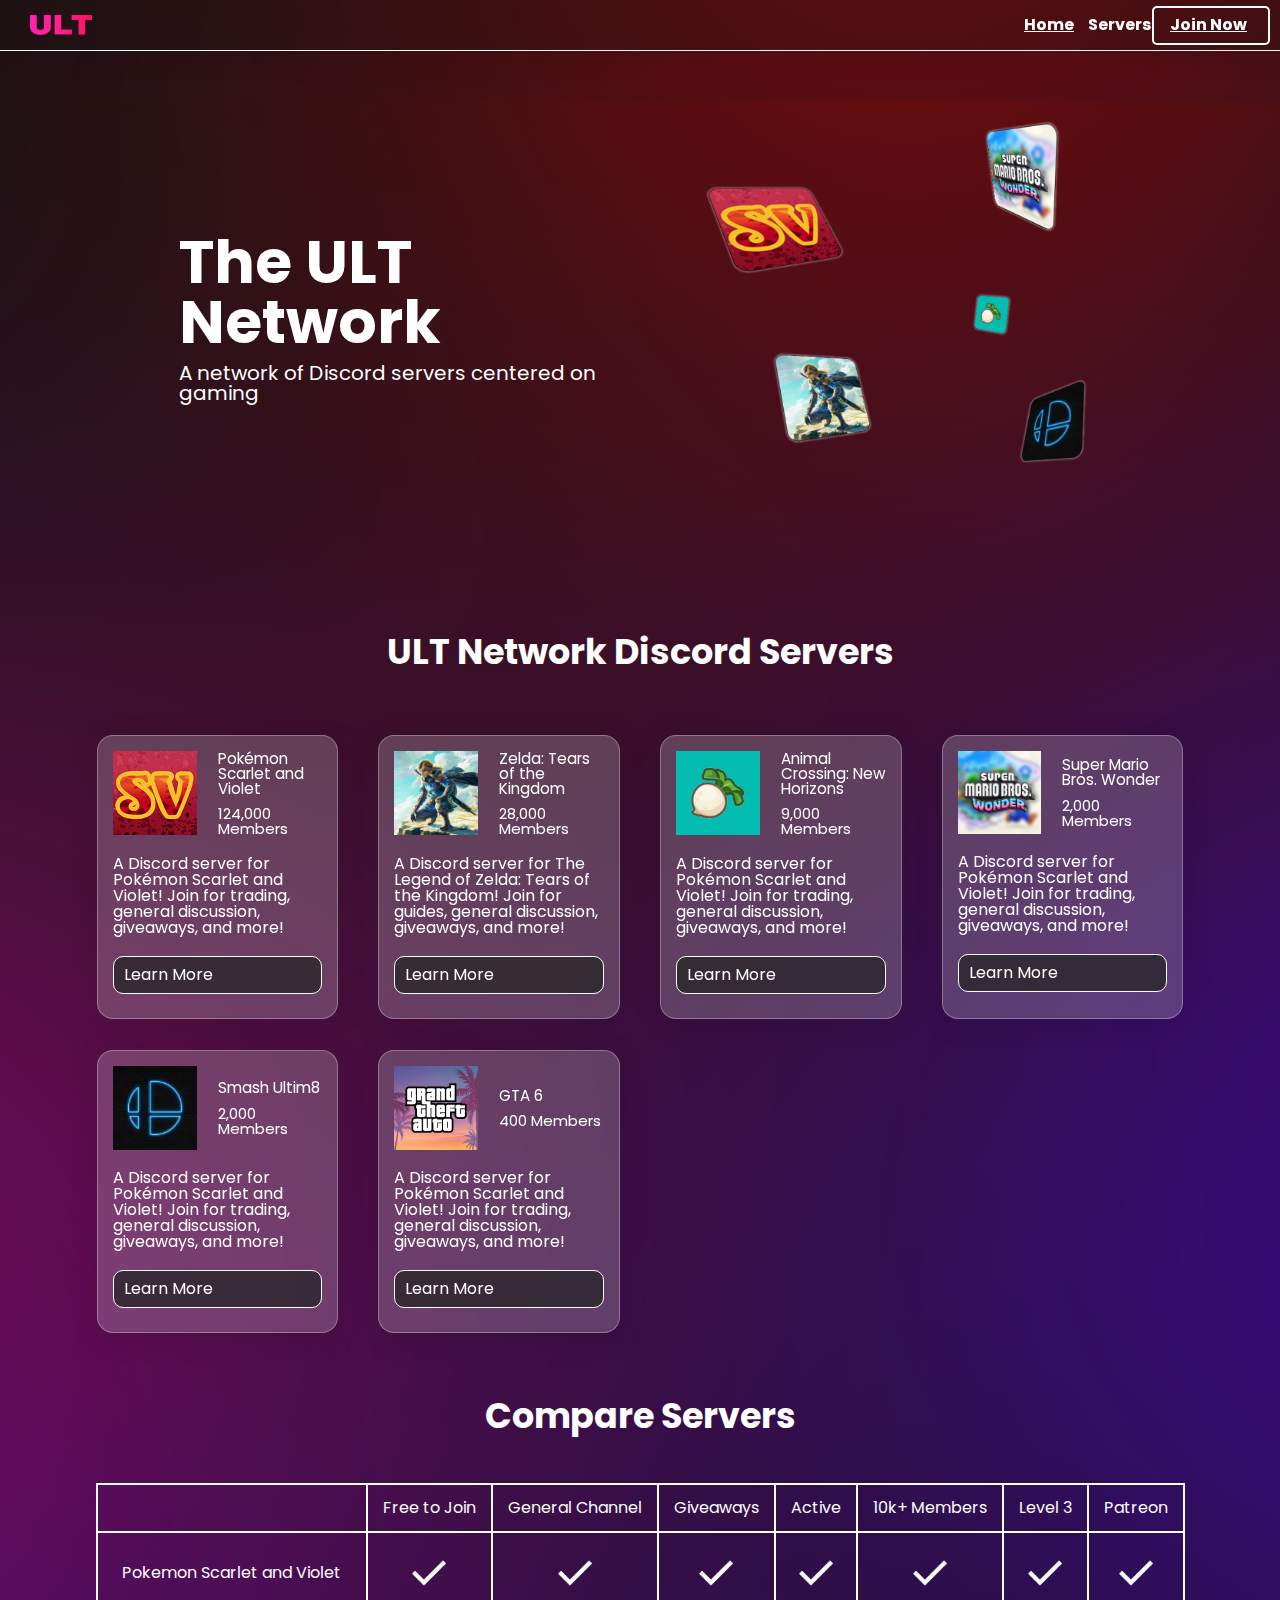
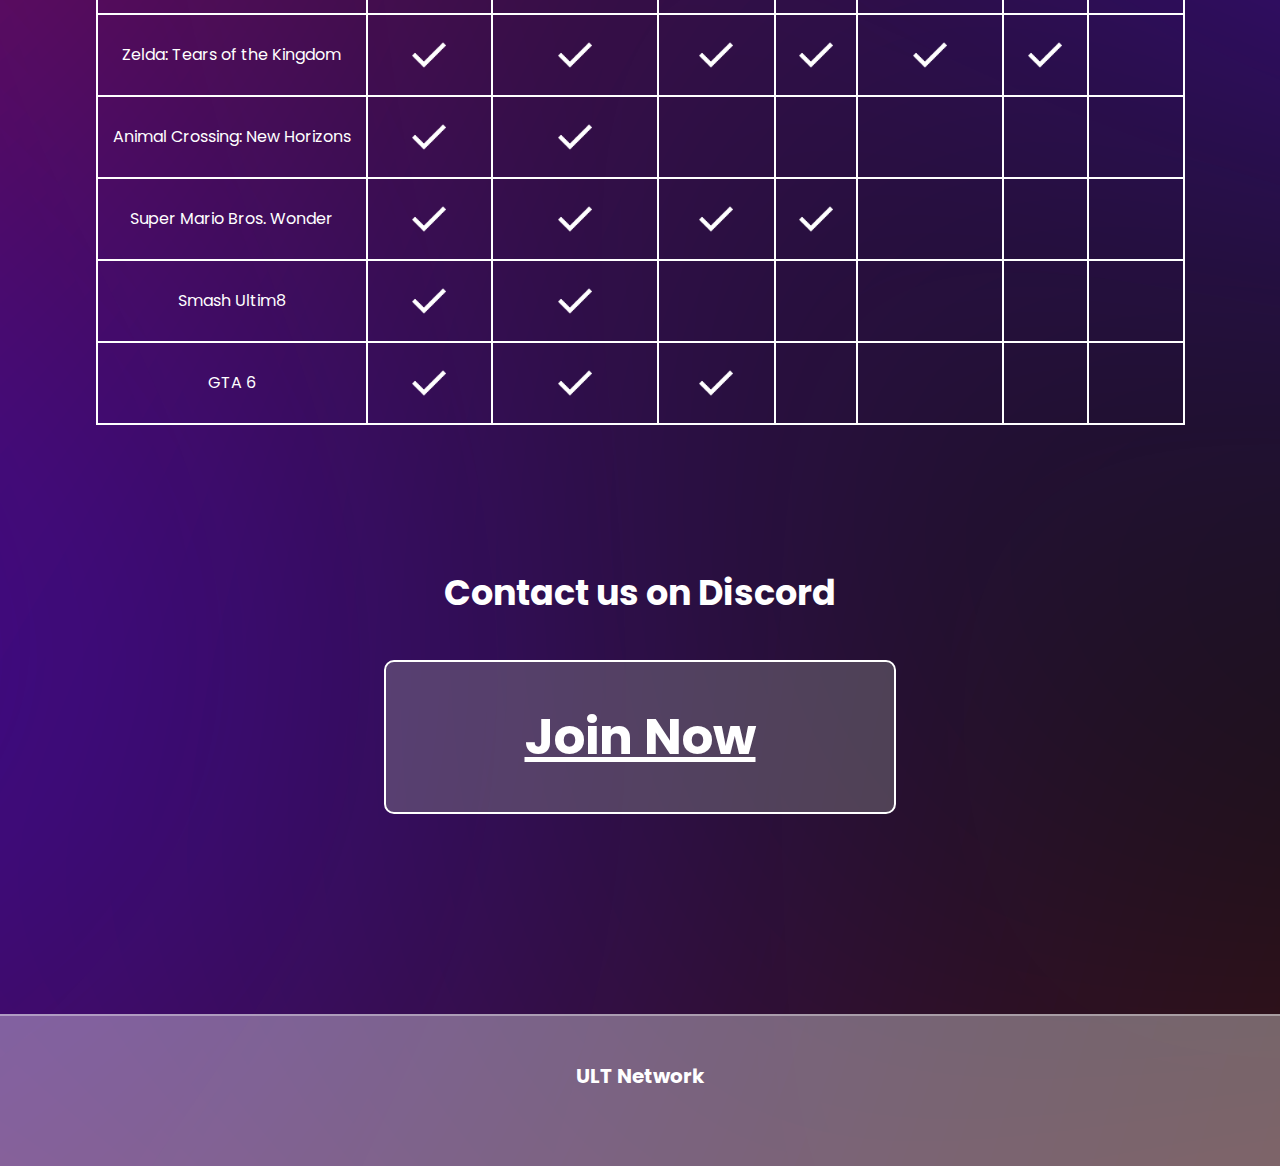
==== index.html @ 0f8d108d "Add files via upload" ====
<!DOCTYPE html>
<html lang="en">
<head>
    <meta charset="UTF-8">
    <meta name="viewport" content="width=device-width, initial-scale=1.0">
    <title>The ULT Network</title>
    <link rel="stylesheet" type="text/css" href="css/html5reset.css">
    <link rel="stylesheet" type="text/css" href="css/style.css">
    <link rel="preconnect" href="https://fonts.googleapis.com">
    <link rel="preconnect" href="https://fonts.gstatic.com" crossorigin>
    <link href="https://fonts.googleapis.com/css2?family=Archivo+Black&family=Noto+Sans:ital,wght@0,100..900;1,100..900&family=Poppins:ital,wght@0,100;0,200;0,300;0,400;0,500;0,600;0,700;0,800;0,900;1,100;1,200;1,300;1,400;1,500;1,600;1,700;1,800;1,900&display=swap" rel="stylesheet">
    <link rel="icon" href="images/ULT.ico">
</head>
<body class="index-class">
    <div class="index-class">
        <div class="skip"><a href="#mainContent">Skip to Main Content</a></div>
        <main id="mainContent">
            <div class="intro">
                <div>
                    <h1>The ULT Network</h1>
                    <p>A network of Discord servers centered on gaming</p>
                </div>
                <div>
                    <img src="images/homepage-image-new.png" alt="Tiled versions of server logos" class="homepage-image">
                </div>
            </div>

            <div class="heading">
                <h1>ULT Network Discord Servers</h1>
            </div>
            <div class="servers">
                <div class="server-card">
                    <div class = "server-card-top">
                        <img src="images/SV.png" alt="SV">
                        <div>
                            <h2>Pokémon Scarlet and Violet</h2>
                            <h3>124,000 Members</h3>
                        </div>
                    </div>
                    <p>A Discord server for Pokémon Scarlet and Violet! Join for trading, general discussion, giveaways, and more!</p>
                    <div class="join-button">
                        <div>Learn More</div>
                    </div>
                </div>
                <div class="server-card">
                    <div class = "server-card-top">
                        <img src="images/z.png" alt="SV">
                        <div>
                            <h2>Zelda: Tears of the Kingdom</h2>
                            <h3>28,000 Members</h3>
                        </div>
                    </div>
                    <p>A Discord server for The Legend of Zelda: Tears of the Kingdom! Join for guides, general discussion, giveaways, and more!</p>
                    <div class="join-button">
                        <div>Learn More</div>
                    </div>
                </div>
                <div class="server-card">
                    <div class = "server-card-top">
                        <img src="images/ac.png" alt="SV">
                        <div>
                            <h2>Animal Crossing: New Horizons</h2>
                            <h3>9,000 Members</h3>
                        </div>
                    </div>
                    <p>A Discord server for Pokémon Scarlet and Violet! Join for trading, general discussion, giveaways, and more!</p>
                    <div class="join-button">
                        <div>Learn More</div>
                    </div>
                </div>
                <div class="server-card">
                    <div class = "server-card-top">
                        <img src="images/m.png" alt="SV">
                        <div>
                            <h2>Super Mario Bros. Wonder</h2>
                            <h3>2,000 Members</h3>
                        </div>
                    </div>
                    <p>A Discord server for Pokémon Scarlet and Violet! Join for trading, general discussion, giveaways, and more!</p>
                    <div class="join-button">
                        <div>Learn More</div>
                    </div>
                </div>
                <div class="server-card">
                    <div class = "server-card-top">
                        <img src="images/s.png" alt="SV">
                        <div>
                            <h2>Smash Ultim8</h2>
                            <h3>2,000 Members</h3>
                        </div>
                    </div>
                    <p>A Discord server for Pokémon Scarlet and Violet! Join for trading, general discussion, giveaways, and more!</p>
                    <div class="join-button">
                        <div>Learn More</div>
                    </div>
                </div>
                <div class="server-card">
                    <div class = "server-card-top">
                        <img src="images/g.png" alt="SV">
                        <div>
                            <h2>GTA 6</h2>
                            <h3>400 Members</h3>
                        </div>
                    </div>
                    <p>A Discord server for Pokémon Scarlet and Violet! Join for trading, general discussion, giveaways, and more!</p>
                    <div class="join-button">
                        <div>Learn More</div>
                    </div>
                </div>
            </div>
            <div class="heading">
                <h1>Compare Servers</h1>
            </div>
            <div class="features">
                <table>
                    <tr>
                        <th></th>
                        <th>Free to Join</th>
                        <th>General Channel</th>
                        <th>Giveaways</th>
                        <th>Active</th>
                        <th>10k+ Members</th>
                        <th>Level 3</th>
                        <th>Patreon</th>
                    </tr>
                    <tr>
                        <td>Pokemon Scarlet and Violet</td>
                        <td><img src="images/checkmark.png" width="50px"></td>
                        <td><img src="images/checkmark.png" width="50px"></td>
                        <td><img src="images/checkmark.png" width="50px"></td>
                        <td><img src="images/checkmark.png" width="50px"></td>
                        <td><img src="images/checkmark.png" width="50px"></td>
                        <td><img src="images/checkmark.png" width="50px"></td>
                        <td><img src="images/checkmark.png" width="50px"></td>
                    </tr>
                    <tr>
                        <td>Zelda: Tears of the Kingdom</td>
                        <td><img src="images/checkmark.png" width="50px"></td>
                        <td><img src="images/checkmark.png" width="50px"></td>
                        <td><img src="images/checkmark.png" width="50px"></td>
                        <td><img src="images/checkmark.png" width="50px"></td>
                        <td><img src="images/checkmark.png" width="50px"></td>
                        <td><img src="images/checkmark.png" width="50px"></td>
                        <td></td>
                    </tr>
                    <tr>
                        <td>Animal Crossing: New Horizons</td>
                        <td><img src="images/checkmark.png" width="50px"></td>
                        <td><img src="images/checkmark.png" width="50px"></td>
                        <td></td>
                        <td></td>
                        <td></td>
                        <td></td>
                        <td></td>
                    </tr>
                    <tr>
                        <td>Super Mario Bros. Wonder</td>
                        <td><img src="images/checkmark.png" width="50px"></td>
                        <td><img src="images/checkmark.png" width="50px"></td>
                        <td><img src="images/checkmark.png" width="50px"></td>
                        <td><img src="images/checkmark.png" width="50px"></td>
                        <td></td>
                        <td></td>
                        <td></td>
                    </tr>
                    <tr>
                        <td>Smash Ultim8</td>
                        <td><img src="images/checkmark.png" width="50px"></td>
                        <td><img src="images/checkmark.png" width="50px"></td>
                        <td></td>
                        <td></td>
                        <td></td>
                        <td></td>
                        <td></td>
                    </tr>
                    <tr>
                        <td>GTA 6</td>
                        <td><img src="images/checkmark.png" width="50px"></td>
                        <td><img src="images/checkmark.png" width="50px"></td>
                        <td><img src="images/checkmark.png" width="50px"></td>
                        <td></td>
                        <td></td>
                        <td></td>
                        <td></td>
                    </tr>
                </table>
            </div>
            <div class="heading">
                <h1>Contact us on Discord</h1>
            </div>
            <div class="contact"><a href="https://www.discord.com">
                <h1>Join Now</h1>
            </a></div>
        </main>
        <header>
            <nav>
                <div class = "nav-style">
                    <img src="images/ult-no-bg.png">
                    <a class="current-page" href = "index.html">Home</a>
                    <!-- <a class="other-page" href = "pets.html">Servers</a> -->
                    <div class="dropdown-menu">Servers
                        <div class="server-list">
                            <a href="">Pokémon Scarlet and Violet</a>
                            <a href="">Zelda: Tears of the Kingdom</a>
                        </div>
                    </div>
                    <div class="join-now"><a href="discord.com">Join Now</a></div>
                </div>
            </nav>
        </header>
        <footer><div>ULT Network</div></footer>
    </div>
    <div><img class="mario" id="mario" title="1" src="images/mario1.png"></div>
    <div class="scroll-bar" id="scroll-bar"></div>
</body>
<script src="js/js-file.js"></script>
</html>
---- css/style.css ----
/* SOURCES:
https://web.dev/articles/css-border-animations
https://css.glass/
https://codepen.io/Huhtamaki/pen/GPzwPY
*/

@keyframes card-animation {
    0% {
        background-position: 0 0;
    }
    50% {
        background-position: 400% 0;
    }
    100% {
        background-position: 0 0;
    }
}

html {
    scroll-behavior: smooth;
    font-family: "Poppins", sans-serif;
}

.ult {
    margin-left: 25px;
    height: 50px;
}

.intro {
    margin-top: 100px;
    margin-bottom: 100px;
    display: grid;
    grid-template-columns: 40% 40%;
    color: white;

    justify-content: center;
    align-items: center;

    h1 {
        padding-left: 10%;
        padding-top: 10%;
        font-weight: bold;
        font-size: 60px;
    }
    p {
        padding-left: 10%;
        padding-top: 2%;
        font-size: 20px;
    }
    img {
        /* margin-left: auto;
        margin-right: auto;
        padding-left: 10%;
        padding-top: 10%; */
        display: block;
        max-width: 75%;
        margin: auto;
    }
}

.index-class {
    background-color: black;
    background-image: url("../images/BG.png");
    background-size:cover;
    /* background-position: 0; */
}

.nav-style {
    position: fixed;
    top: 0;
    width: 100%;
    /* font-family: "Archivo Black", "Poppins", sans-serif; */

    font-family: "Poppins", sans-serif;
    color: white;
    text-decoration: none;

    /* background-color: #121212c5; */

    a {
        color: white;
        padding-right: 20px;
    }

    display: grid;
    grid-template-columns: 80% 5% 5% 10%;
    justify-content: end;
    align-items: center;
    top: 0px;
    height: 50px;
    font-size: 15;
    font-weight: bold;

    /* From https://css.glass */
    background: rgba(21, 21, 21, 0.2);
    box-shadow: 0 4px 30px rgba(0, 0, 0, 0.1);
    backdrop-filter: blur(5px);
    -webkit-backdrop-filter: blur(5px);
    /* border: 1px solid rgba(255, 255, 255, 0.3); */

    /* border: 5px solid navy; */
    border-bottom: 1px solid white;
    /* background-color: white; */

    img {
        height: 20px;
        display: block;
        float: left;
        margin-left: 30px;
    }
}

.server-list {
    position: absolute;
    display: none;
    background-color: #000000;
    width: 200px;
    padding: 20px;
    a {
        display: block;
        margin-bottom: 20px;
    }
}

.dropdown-menu:hover {
    .server-list {
        display: block;
    }
}

.join-now {
    display: flex;
    height: 25px;
    border-radius: 5px;
    border: #ffffff 2px solid;
    padding: 5px;
    align-items: center;
    justify-content: center;
    /* text-align: center; */
    margin-right: 10px;

    img {
        height: 15px;
        padding-left: 5px;
        padding-right: 10px;
    }
    a {
        padding-right: 5px;
    }
}

.heading {
    h1 {
        text-align: center;
        color: white;
        font-weight: bold;
        font-size: 35px;
        padding-top: 50px;
    }
}

.servers {
    padding-top: 50px;
    color: white;
    display: grid;
    grid-template-columns: 22% 22% 22% 22%;

    justify-content: center;
    align-items: center;
}

.server-card {
    /* display: grid;
    grid-template-columns: 50% 50%; */
    padding: 15px;
    margin: 20px;
    height: 80%;

    justify-content: center;
    align-items: center;

    /* From https://css.glass */
    background: rgba(255, 255, 255, 0.2);
    border-radius: 16px;
    box-shadow: 0 4px 30px rgba(0, 0, 0, 0.1);
    backdrop-filter: blur(5px);
    -webkit-backdrop-filter: blur(5px);
    border: 1px solid rgba(255, 255, 255, 0.3);

    p {
        padding-top: 20px;
    }

    /* From https://css.glass */
    background: rgba(255, 255, 255, 0.2);
    border-radius: 16px;
    box-shadow: 0 4px 30px rgba(0, 0, 0, 0.1);
    backdrop-filter: blur(5px);
    -webkit-backdrop-filter: blur(5px);
    border: 1px solid rgba(255, 255, 255, 0.3);

    h3 {
        padding-top: 10px;
        font-size: 15px;
    }

    /* background: rgb(57,57,57);
    background: linear-gradient(157deg, rgba(57,57,57,1) 0%, rgba(0,0,0,1) 100%); */
}

.server-card:hover {
    background: rgb(57,57,57);
    background: linear-gradient(157deg, rgba(57,57,57,1) 0%, rgba(0,0,0,1) 100%);
}

.server-card:hover:after {

	content: '';
	position: absolute;
	left: -2px;
	top: -2px;
	background: linear-gradient(45deg, #fb0094, #0000ff, #00ff00,#ffff00, #ff0000, #fb0094, 
		#0000ff, #00ff00,#ffff00, #ff0000);
	background-size: 400%;
	width: calc(100% + 4px);
	height: calc(100% + 4px);
	z-index: -1;
	animation: card-animation 20s linear infinite;
    filter: blur(100px);
}

.server-card-top {
    display: grid;
    grid-template-columns: 50% 50%;
    justify-content: center;
    align-items: center;

    img {
        width: 80%;
    }
    font-size: 95%;
}

.join-button {
    background: rgba(39, 39, 39, 0.754);
    border-radius: 10px;
    border: 1px solid #ffffff;

    margin-top: 20px;
    padding: 10px;
}

table {
    margin-top: 50px;
    margin-bottom: 100px;
    margin-right: auto;
    margin-left: auto;
}

table, th, td {
    border: 2px solid white;
    color: white;
    align-self: center;
}

th, td {
    padding: 15px;
    text-align: center;
    vertical-align: middle;
    img {
        display: block;
        margin: auto;
    }
}

.scroll-bar {
    position: fixed;
    bottom: 0px;
    width: 0%;
    height: 20px;
    background-color: rgba(255, 255, 255, 0);
    background-size: contain;
    background-image: url("/images/block.png");
    background-repeat: repeat;
}

.mario {
    position: fixed;
    height: 30px;
    bottom: 20px;
    left: -28px;
}

.contact {
    margin-left: 30%;
    margin-right: 30%;
    margin-bottom: 200px;
    margin-top: 50px;
    padding: 50px;
    background-color: #91919163;
    border: 2px solid white;
    border-radius: 10px;
    color: white;
    text-align: center;
    font-size: 50px;
    font-weight: bold;
    a {
        color: white;
    }
}

footer {
    height: 100px;
    background-color: #ffffff5a;
    border-top: 2px solid rgba(255, 255, 255, 0.372);
    text-align: center;
    font-size: 20px;
    font-weight: bold;
    color: white;
    margin: auto;
    padding-top: 50px;
}

.skip a {
    position: absolute;
    top: -60px;
}

.skip a:focus {
    position: absolute;
    top: 20px;
}

.skip a{
    background: white;
    left: 0;
    padding: 6px;
    -webkit-transition: top 1s ease-out;
    transition: top 1s ease-out;
    z-index: 1;
}
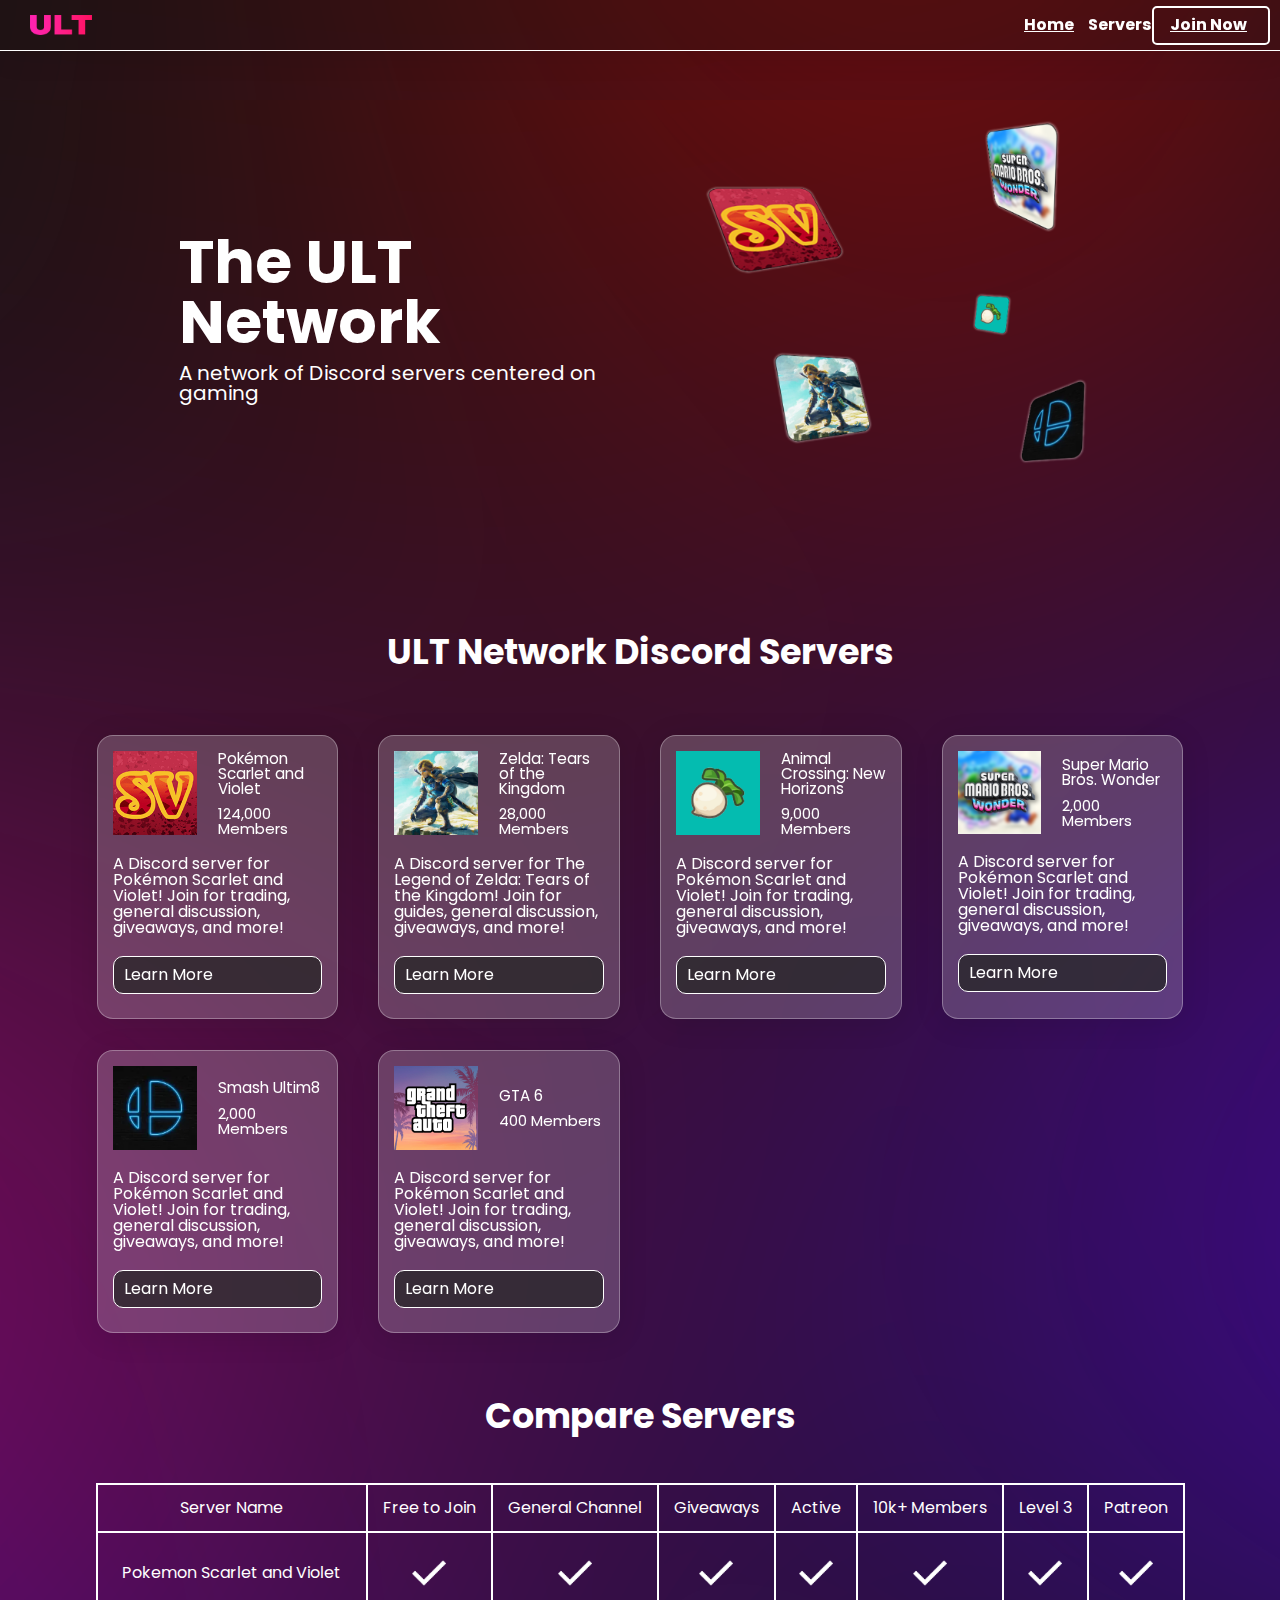
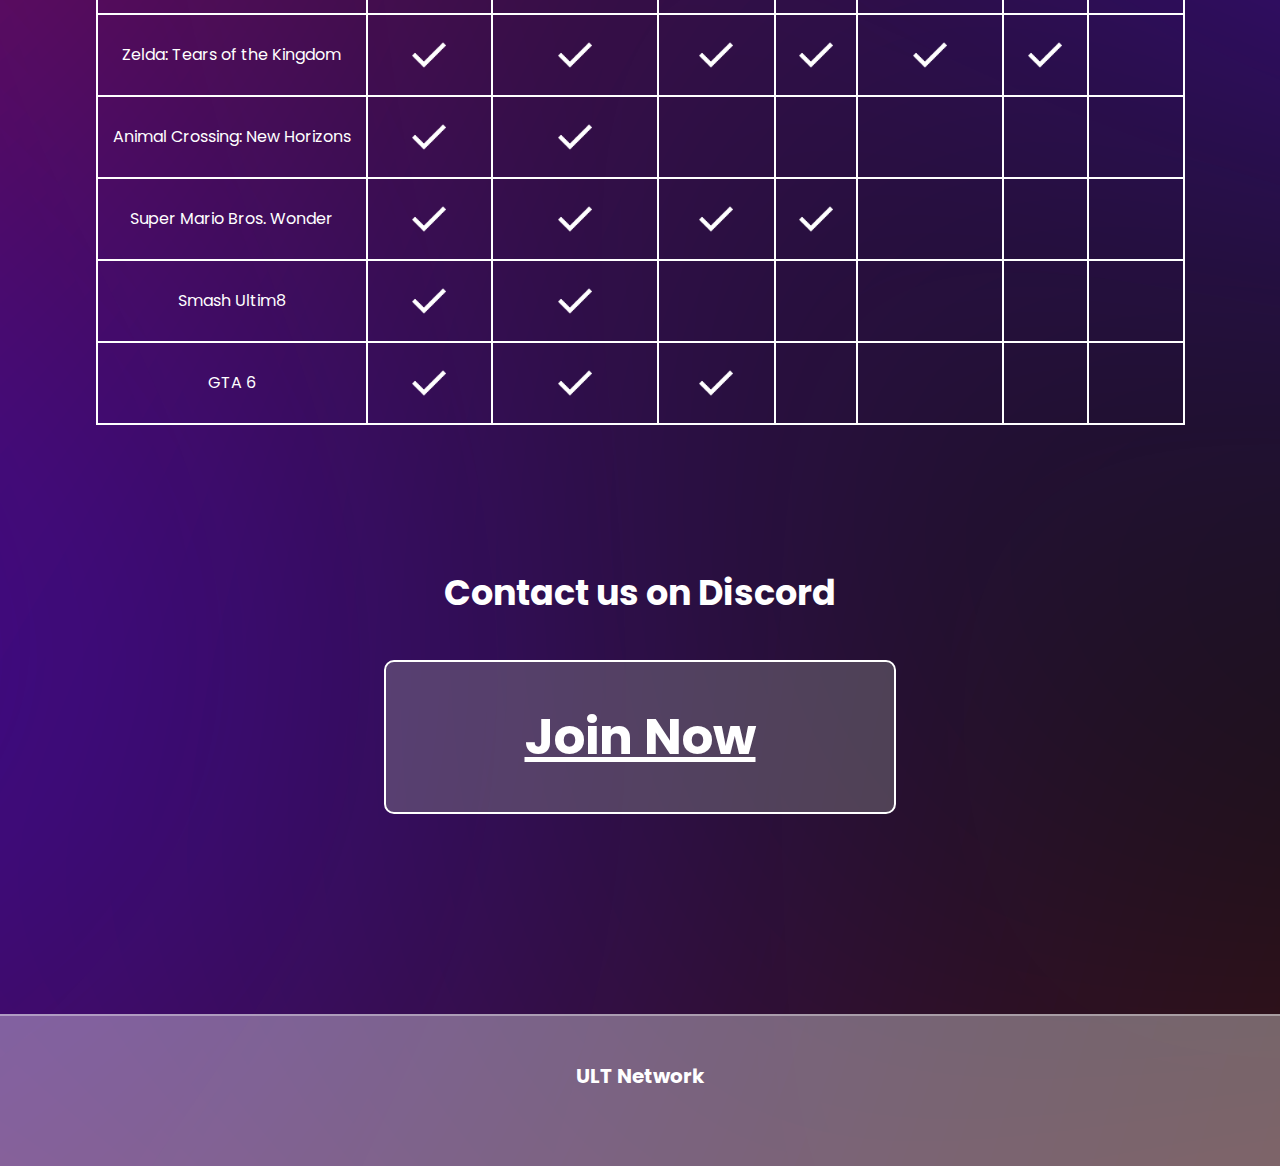
==== commit 8d04b98a: "Add files via upload" ====
--- a/index.html
+++ b/index.html
@@ -31,7 +31,7 @@
             <div class="servers">
                 <div class="server-card">
                     <div class = "server-card-top">
-                        <img src="images/SV.png" alt="SV">
+                        <img src="images/SV.png" alt="Pokemon Scarlet and Violet">
                         <div>
                             <h2>Pokémon Scarlet and Violet</h2>
                             <h3>124,000 Members</h3>
@@ -44,7 +44,7 @@
                 </div>
                 <div class="server-card">
                     <div class = "server-card-top">
-                        <img src="images/z.png" alt="SV">
+                        <img src="images/z.png" alt="Zelda Tears of the Kingdom">
                         <div>
                             <h2>Zelda: Tears of the Kingdom</h2>
                             <h3>28,000 Members</h3>
@@ -57,7 +57,7 @@
                 </div>
                 <div class="server-card">
                     <div class = "server-card-top">
-                        <img src="images/ac.png" alt="SV">
+                        <img src="images/ac.png" alt="Animal Crossing New Horizons">
                         <div>
                             <h2>Animal Crossing: New Horizons</h2>
                             <h3>9,000 Members</h3>
@@ -70,7 +70,7 @@
                 </div>
                 <div class="server-card">
                     <div class = "server-card-top">
-                        <img src="images/m.png" alt="SV">
+                        <img src="images/m.png" alt="Super Mario Bros Wonder">
                         <div>
                             <h2>Super Mario Bros. Wonder</h2>
                             <h3>2,000 Members</h3>
@@ -83,7 +83,7 @@
                 </div>
                 <div class="server-card">
                     <div class = "server-card-top">
-                        <img src="images/s.png" alt="SV">
+                        <img src="images/s.png" alt="Smash Ultim8 Logo">
                         <div>
                             <h2>Smash Ultim8</h2>
                             <h3>2,000 Members</h3>
@@ -96,7 +96,7 @@
                 </div>
                 <div class="server-card">
                     <div class = "server-card-top">
-                        <img src="images/g.png" alt="SV">
+                        <img src="images/g.png" alt="Grand Theft Auto 6 server logo">
                         <div>
                             <h2>GTA 6</h2>
                             <h3>400 Members</h3>
@@ -114,7 +114,7 @@
             <div class="features">
                 <table>
                     <tr>
-                        <th></th>
+                        <th>Server Name</th>
                         <th>Free to Join</th>
                         <th>General Channel</th>
                         <th>Giveaways</th>
@@ -125,28 +125,28 @@
                     </tr>
                     <tr>
                         <td>Pokemon Scarlet and Violet</td>
-                        <td><img src="images/checkmark.png" width="50px"></td>
-                        <td><img src="images/checkmark.png" width="50px"></td>
-                        <td><img src="images/checkmark.png" width="50px"></td>
-                        <td><img src="images/checkmark.png" width="50px"></td>
-                        <td><img src="images/checkmark.png" width="50px"></td>
-                        <td><img src="images/checkmark.png" width="50px"></td>
-                        <td><img src="images/checkmark.png" width="50px"></td>
+                        <td><img src="images/checkmark.png" alt="a checkmark" width="50px"></td>
+                        <td><img src="images/checkmark.png" alt="a checkmark" width="50px"></td>
+                        <td><img src="images/checkmark.png" alt="a checkmark" width="50px"></td>
+                        <td><img src="images/checkmark.png" alt="a checkmark" width="50px"></td>
+                        <td><img src="images/checkmark.png" alt="a checkmark" width="50px"></td>
+                        <td><img src="images/checkmark.png" alt="a checkmark" width="50px"></td>
+                        <td><img src="images/checkmark.png" alt="a checkmark" width="50px"></td>
                     </tr>
                     <tr>
                         <td>Zelda: Tears of the Kingdom</td>
-                        <td><img src="images/checkmark.png" width="50px"></td>
-                        <td><img src="images/checkmark.png" width="50px"></td>
-                        <td><img src="images/checkmark.png" width="50px"></td>
-                        <td><img src="images/checkmark.png" width="50px"></td>
-                        <td><img src="images/checkmark.png" width="50px"></td>
-                        <td><img src="images/checkmark.png" width="50px"></td>
+                        <td><img src="images/checkmark.png" alt="a checkmark" width="50px"></td>
+                        <td><img src="images/checkmark.png" alt="a checkmark" width="50px"></td>
+                        <td><img src="images/checkmark.png" alt="a checkmark" width="50px"></td>
+                        <td><img src="images/checkmark.png" alt="a checkmark" width="50px"></td>
+                        <td><img src="images/checkmark.png" alt="a checkmark" width="50px"></td>
+                        <td><img src="images/checkmark.png" alt="a checkmark" width="50px"></td>
                         <td></td>
                     </tr>
                     <tr>
                         <td>Animal Crossing: New Horizons</td>
-                        <td><img src="images/checkmark.png" width="50px"></td>
-                        <td><img src="images/checkmark.png" width="50px"></td>
+                        <td><img src="images/checkmark.png" alt="a checkmark" width="50px"></td>
+                        <td><img src="images/checkmark.png" alt="a checkmark" width="50px"></td>
                         <td></td>
                         <td></td>
                         <td></td>
@@ -155,18 +155,18 @@
                     </tr>
                     <tr>
                         <td>Super Mario Bros. Wonder</td>
-                        <td><img src="images/checkmark.png" width="50px"></td>
-                        <td><img src="images/checkmark.png" width="50px"></td>
-                        <td><img src="images/checkmark.png" width="50px"></td>
-                        <td><img src="images/checkmark.png" width="50px"></td>
+                        <td><img src="images/checkmark.png" alt="a checkmark" width="50px"></td>
+                        <td><img src="images/checkmark.png" alt="a checkmark" width="50px"></td>
+                        <td><img src="images/checkmark.png" alt="a checkmark" width="50px"></td>
+                        <td><img src="images/checkmark.png" alt="a checkmark" width="50px"></td>
                         <td></td>
                         <td></td>
                         <td></td>
                     </tr>
                     <tr>
                         <td>Smash Ultim8</td>
-                        <td><img src="images/checkmark.png" width="50px"></td>
-                        <td><img src="images/checkmark.png" width="50px"></td>
+                        <td><img src="images/checkmark.png" alt="a checkmark" width="50px"></td>
+                        <td><img src="images/checkmark.png" alt="a checkmark" width="50px"></td>
                         <td></td>
                         <td></td>
                         <td></td>
@@ -175,9 +175,9 @@
                     </tr>
                     <tr>
                         <td>GTA 6</td>
-                        <td><img src="images/checkmark.png" width="50px"></td>
-                        <td><img src="images/checkmark.png" width="50px"></td>
-                        <td><img src="images/checkmark.png" width="50px"></td>
+                        <td><img src="images/checkmark.png" alt="a checkmark" width="50px"></td>
+                        <td><img src="images/checkmark.png" alt="a checkmark" width="50px"></td>
+                        <td><img src="images/checkmark.png" alt="a checkmark" width="50px"></td>
                         <td></td>
                         <td></td>
                         <td></td>
@@ -195,7 +195,7 @@
         <header>
             <nav>
                 <div class = "nav-style">
-                    <img src="images/ult-no-bg.png">
+                    <img src="images/ult-no-bg.png"  alt="the ULT Network logo">
                     <a class="current-page" href = "index.html">Home</a>
                     <!-- <a class="other-page" href = "pets.html">Servers</a> -->
                     <div class="dropdown-menu">Servers
@@ -210,7 +210,7 @@
         </header>
         <footer><div>ULT Network</div></footer>
     </div>
-    <div><img class="mario" id="mario" title="1" src="images/mario1.png"></div>
+    <div><img class="mario" id="mario" title="1" src="images/mario1.png"  alt="Super Mario 8-bit sprite"></div>
     <div class="scroll-bar" id="scroll-bar"></div>
 </body>
 <script src="js/js-file.js"></script>
